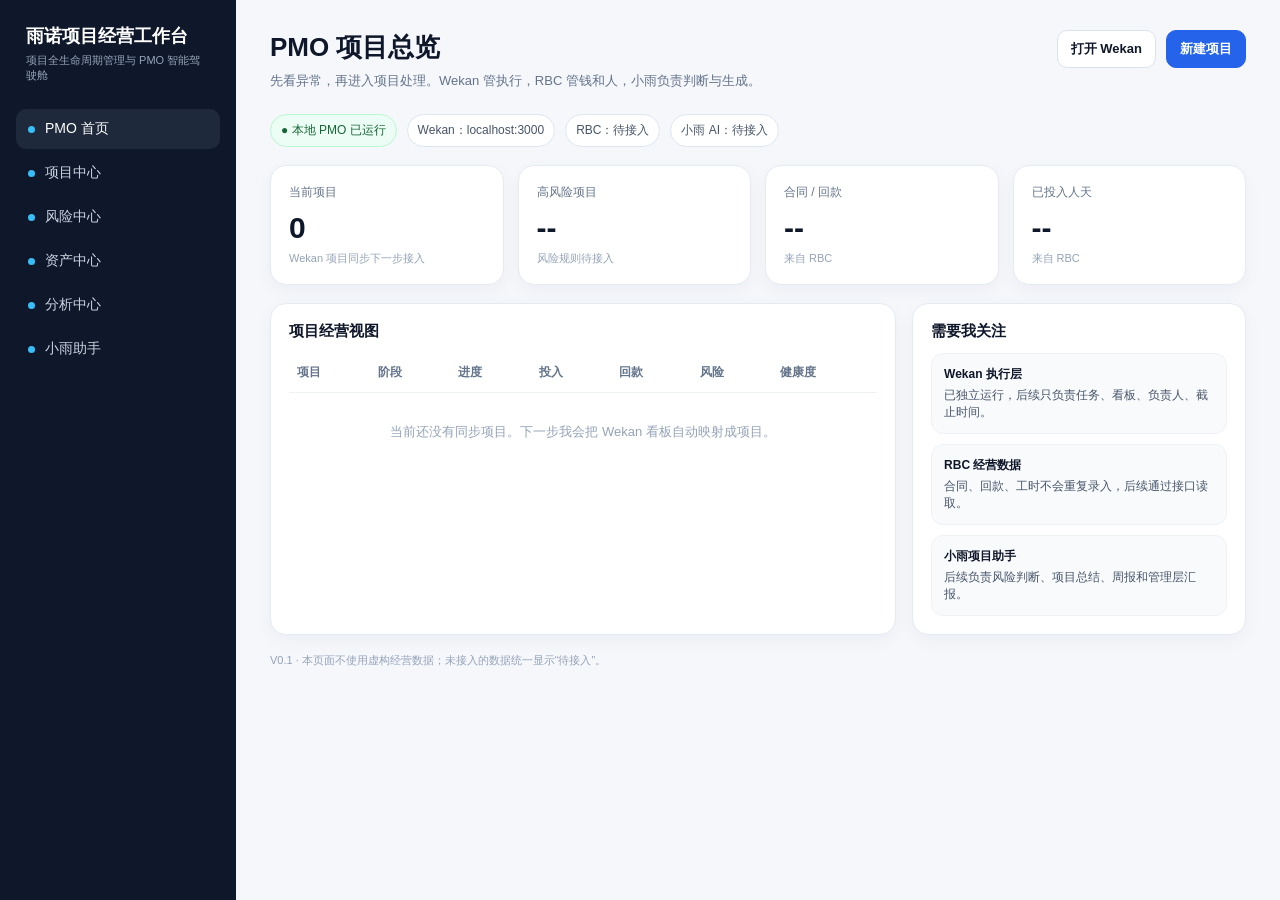
==== pmo-app/index.html @ 5568b149 "feat(pmo): add standalone PMO dashboard" ====
<!doctype html>
<html lang="zh-CN">
<head>
  <meta charset="utf-8">
  <meta name="viewport" content="width=device-width, initial-scale=1">
  <title>雨诺项目经营工作台</title>
  <style>
    *{box-sizing:border-box}body{margin:0;font-family:Inter,"Microsoft YaHei",Arial,sans-serif;background:#f5f7fb;color:#0f172a}
    .app{display:grid;grid-template-columns:236px 1fr;min-height:100vh}.side{background:#0f172a;color:#fff;padding:24px 16px;position:sticky;top:0;height:100vh}
    .brand{font-size:18px;font-weight:800;padding:0 10px 22px}.brand small{display:block;color:#94a3b8;font-size:11px;font-weight:500;margin-top:5px}
    .nav a{display:flex;align-items:center;gap:10px;color:#cbd5e1;text-decoration:none;padding:11px 12px;border-radius:10px;margin:4px 0;font-size:14px}
    .nav a.active,.nav a:hover{background:#1e293b;color:#fff}.dot{width:7px;height:7px;border-radius:50%;background:#38bdf8}
    .main{padding:30px 34px 48px}.top{display:flex;align-items:flex-start;justify-content:space-between;gap:20px;margin-bottom:24px}
    h1{font-size:26px;margin:0 0 7px}.sub{color:#64748b;font-size:13px}.actions{display:flex;gap:10px}
    .btn{border:1px solid #dbe3ee;background:#fff;color:#0f172a;border-radius:10px;padding:9px 13px;text-decoration:none;font-size:13px;font-weight:600}
    .btn.primary{background:#2563eb;color:#fff;border-color:#2563eb}
    .status{display:flex;gap:10px;margin-bottom:18px;flex-wrap:wrap}.pill{padding:7px 10px;border:1px solid #dce6f1;background:#fff;border-radius:999px;font-size:12px;color:#475569}
    .pill.ok{background:#ecfdf5;color:#166534;border-color:#bbf7d0}
    .kpis{display:grid;grid-template-columns:repeat(4,minmax(0,1fr));gap:14px;margin-bottom:18px}
    .card{background:#fff;border:1px solid #e5ebf2;border-radius:16px;padding:18px;box-shadow:0 6px 18px rgba(15,23,42,.04)}
    .label{font-size:12px;color:#64748b}.num{font-size:30px;font-weight:800;margin:10px 0 6px}.hint{font-size:11px;color:#94a3b8}
    .grid{display:grid;grid-template-columns:1.5fr .8fr;gap:16px}.section-title{font-size:15px;font-weight:800;margin-bottom:12px}
    table{width:100%;border-collapse:collapse;font-size:12px}th,td{text-align:left;padding:11px 8px;border-bottom:1px solid #eef2f7}th{color:#64748b;font-weight:600}
    .empty{padding:30px 12px;text-align:center;color:#94a3b8;font-size:13px}.list{display:grid;gap:10px}.item{padding:12px;border-radius:12px;background:#f8fafc;border:1px solid #eef2f7;font-size:12px;color:#475569}
    .item strong{display:block;color:#0f172a;margin-bottom:4px}.footer-note{margin-top:18px;color:#94a3b8;font-size:11px}
    @media(max-width:1000px){.app{grid-template-columns:1fr}.side{height:auto;position:static}.nav{display:flex;flex-wrap:wrap}.main{padding:22px}.kpis{grid-template-columns:repeat(2,1fr)}.grid{grid-template-columns:1fr}}
    @media(max-width:600px){.kpis{grid-template-columns:1fr}.top{display:block}.actions{margin-top:14px;flex-wrap:wrap}}
  </style>
</head>
<body>
<div class="app">
  <aside class="side">
    <div class="brand">雨诺项目经营工作台<small>项目全生命周期管理与 PMO 智能驾驶舱</small></div>
    <nav class="nav">
      <a class="active" href="#"><span class="dot"></span>PMO 首页</a>
      <a href="#"><span class="dot"></span>项目中心</a>
      <a href="#"><span class="dot"></span>风险中心</a>
      <a href="#"><span class="dot"></span>资产中心</a>
      <a href="#"><span class="dot"></span>分析中心</a>
      <a href="#"><span class="dot"></span>小雨助手</a>
    </nav>
  </aside>
  <main class="main">
    <div class="top">
      <div>
        <h1>PMO 项目总览</h1>
        <div class="sub">先看异常，再进入项目处理。Wekan 管执行，RBC 管钱和人，小雨负责判断与生成。</div>
      </div>
      <div class="actions">
        <a class="btn" href="http://localhost:3000" target="_blank">打开 Wekan</a>
        <a class="btn primary" href="#">新建项目</a>
      </div>
    </div>

    <div class="status">
      <span class="pill ok">● 本地 PMO 已运行</span>
      <span class="pill">Wekan：localhost:3000</span>
      <span class="pill">RBC：待接入</span>
      <span class="pill">小雨 AI：待接入</span>
    </div>

    <section class="kpis">
      <div class="card"><div class="label">当前项目</div><div class="num">0</div><div class="hint">Wekan 项目同步下一步接入</div></div>
      <div class="card"><div class="label">高风险项目</div><div class="num">--</div><div class="hint">风险规则待接入</div></div>
      <div class="card"><div class="label">合同 / 回款</div><div class="num">--</div><div class="hint">来自 RBC</div></div>
      <div class="card"><div class="label">已投入人天</div><div class="num">--</div><div class="hint">来自 RBC</div></div>
    </section>

    <div class="grid">
      <section class="card">
        <div class="section-title">项目经营视图</div>
        <table>
          <thead><tr><th>项目</th><th>阶段</th><th>进度</th><th>投入</th><th>回款</th><th>风险</th><th>健康度</th></tr></thead>
        </table>
        <div class="empty">当前还没有同步项目。下一步我会把 Wekan 看板自动映射成项目。</div>
      </section>
      <section class="card">
        <div class="section-title">需要我关注</div>
        <div class="list">
          <div class="item"><strong>Wekan 执行层</strong>已独立运行，后续只负责任务、看板、负责人、截止时间。</div>
          <div class="item"><strong>RBC 经营数据</strong>合同、回款、工时不会重复录入，后续通过接口读取。</div>
          <div class="item"><strong>小雨项目助手</strong>后续负责风险判断、项目总结、周报和管理层汇报。</div>
        </div>
      </section>
    </div>

    <div class="footer-note">V0.1 · 本页面不使用虚构经营数据；未接入的数据统一显示“待接入”。</div>
  </main>
</div>
</body>
</html>
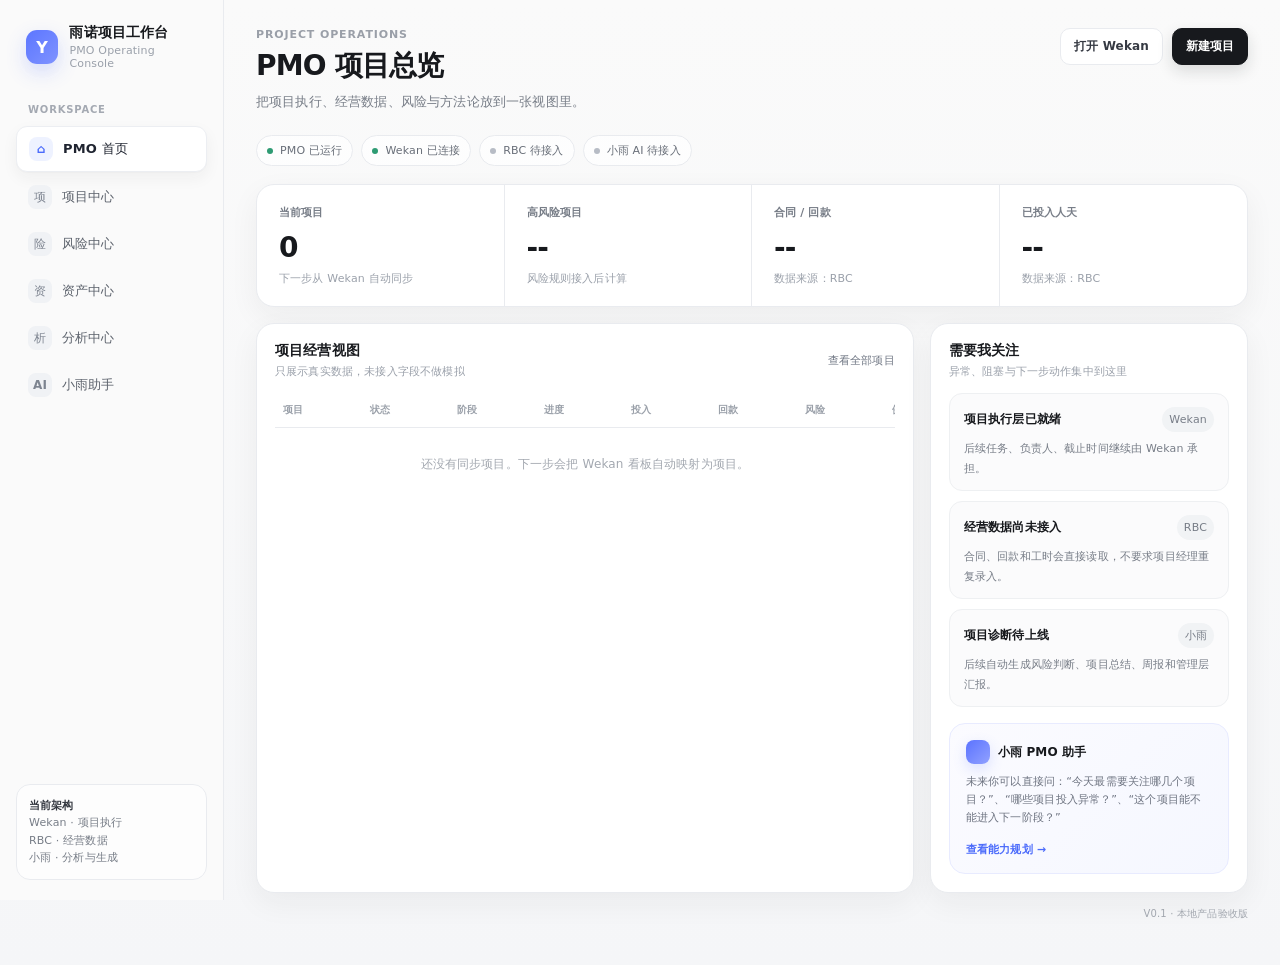
==== commit 87c2f57c: "style(pmo): redesign dashboard with premium light enterprise UI" ====
--- a/pmo-app/index.html
+++ b/pmo-app/index.html
@@ -5,86 +5,425 @@
   <meta name="viewport" content="width=device-width, initial-scale=1">
   <title>雨诺项目经营工作台</title>
   <style>
-    *{box-sizing:border-box}body{margin:0;font-family:Inter,"Microsoft YaHei",Arial,sans-serif;background:#f5f7fb;color:#0f172a}
-    .app{display:grid;grid-template-columns:236px 1fr;min-height:100vh}.side{background:#0f172a;color:#fff;padding:24px 16px;position:sticky;top:0;height:100vh}
-    .brand{font-size:18px;font-weight:800;padding:0 10px 22px}.brand small{display:block;color:#94a3b8;font-size:11px;font-weight:500;margin-top:5px}
-    .nav a{display:flex;align-items:center;gap:10px;color:#cbd5e1;text-decoration:none;padding:11px 12px;border-radius:10px;margin:4px 0;font-size:14px}
-    .nav a.active,.nav a:hover{background:#1e293b;color:#fff}.dot{width:7px;height:7px;border-radius:50%;background:#38bdf8}
-    .main{padding:30px 34px 48px}.top{display:flex;align-items:flex-start;justify-content:space-between;gap:20px;margin-bottom:24px}
-    h1{font-size:26px;margin:0 0 7px}.sub{color:#64748b;font-size:13px}.actions{display:flex;gap:10px}
-    .btn{border:1px solid #dbe3ee;background:#fff;color:#0f172a;border-radius:10px;padding:9px 13px;text-decoration:none;font-size:13px;font-weight:600}
-    .btn.primary{background:#2563eb;color:#fff;border-color:#2563eb}
-    .status{display:flex;gap:10px;margin-bottom:18px;flex-wrap:wrap}.pill{padding:7px 10px;border:1px solid #dce6f1;background:#fff;border-radius:999px;font-size:12px;color:#475569}
-    .pill.ok{background:#ecfdf5;color:#166534;border-color:#bbf7d0}
-    .kpis{display:grid;grid-template-columns:repeat(4,minmax(0,1fr));gap:14px;margin-bottom:18px}
-    .card{background:#fff;border:1px solid #e5ebf2;border-radius:16px;padding:18px;box-shadow:0 6px 18px rgba(15,23,42,.04)}
-    .label{font-size:12px;color:#64748b}.num{font-size:30px;font-weight:800;margin:10px 0 6px}.hint{font-size:11px;color:#94a3b8}
-    .grid{display:grid;grid-template-columns:1.5fr .8fr;gap:16px}.section-title{font-size:15px;font-weight:800;margin-bottom:12px}
-    table{width:100%;border-collapse:collapse;font-size:12px}th,td{text-align:left;padding:11px 8px;border-bottom:1px solid #eef2f7}th{color:#64748b;font-weight:600}
-    .empty{padding:30px 12px;text-align:center;color:#94a3b8;font-size:13px}.list{display:grid;gap:10px}.item{padding:12px;border-radius:12px;background:#f8fafc;border:1px solid #eef2f7;font-size:12px;color:#475569}
-    .item strong{display:block;color:#0f172a;margin-bottom:4px}.footer-note{margin-top:18px;color:#94a3b8;font-size:11px}
-    @media(max-width:1000px){.app{grid-template-columns:1fr}.side{height:auto;position:static}.nav{display:flex;flex-wrap:wrap}.main{padding:22px}.kpis{grid-template-columns:repeat(2,1fr)}.grid{grid-template-columns:1fr}}
-    @media(max-width:600px){.kpis{grid-template-columns:1fr}.top{display:block}.actions{margin-top:14px;flex-wrap:wrap}}
+    :root{
+      --bg:#f7f8fa;
+      --panel:#ffffff;
+      --panel-soft:#fbfbfc;
+      --line:#e9ebef;
+      --text:#17191d;
+      --muted:#777d87;
+      --muted-2:#9aa0aa;
+      --accent:#4b6bfb;
+      --accent-soft:#eef2ff;
+      --success:#2e9b73;
+      --warning:#d79a2b;
+      --danger:#d85b5b;
+      --shadow:0 10px 30px rgba(31,35,41,.055);
+      --radius:18px;
+    }
+    *{box-sizing:border-box}
+    body{
+      margin:0;
+      font-family:Inter,"PingFang SC","Microsoft YaHei",system-ui,-apple-system,sans-serif;
+      background:linear-gradient(180deg,#fafafa 0%,#f5f6f8 100%);
+      color:var(--text);
+      letter-spacing:.01em;
+    }
+    .app{
+      display:grid;
+      grid-template-columns:224px 1fr;
+      min-height:100vh;
+    }
+    .sidebar{
+      background:rgba(250,250,250,.92);
+      border-right:1px solid var(--line);
+      padding:24px 16px;
+      position:sticky;
+      top:0;
+      height:100vh;
+      backdrop-filter:blur(18px);
+    }
+    .brand{
+      display:flex;
+      align-items:center;
+      gap:11px;
+      padding:0 10px 26px;
+    }
+    .brand-mark{
+      width:34px;height:34px;border-radius:11px;
+      display:grid;place-items:center;
+      background:linear-gradient(135deg,#5c76ff,#7f93ff);
+      color:white;
+      font-weight:800;
+      box-shadow:0 8px 20px rgba(75,107,251,.22);
+    }
+    .brand-text strong{display:block;font-size:14px}
+    .brand-text span{display:block;color:var(--muted-2);font-size:11px;margin-top:2px}
+    .nav-section{margin-top:8px}
+    .nav-title{
+      padding:0 12px 8px;
+      color:#a4a9b2;
+      font-size:10px;
+      font-weight:700;
+      letter-spacing:.08em;
+      text-transform:uppercase;
+    }
+    .nav a{
+      display:flex;
+      align-items:center;
+      gap:10px;
+      color:#5d636d;
+      text-decoration:none;
+      padding:10px 12px;
+      border-radius:11px;
+      margin:3px 0;
+      font-size:13px;
+      font-weight:550;
+      transition:.18s ease;
+    }
+    .nav a:hover{background:#f0f1f3;color:#24272c}
+    .nav a.active{
+      background:#fff;
+      color:#1f2430;
+      box-shadow:0 1px 0 rgba(0,0,0,.02),0 6px 16px rgba(31,35,41,.05);
+      border:1px solid #eceef2;
+    }
+    .nav-icon{
+      width:24px;height:24px;border-radius:8px;
+      display:grid;place-items:center;
+      background:#f0f2f5;color:#7d8490;
+      font-size:12px;
+    }
+    .nav a.active .nav-icon{background:var(--accent-soft);color:var(--accent)}
+    .sidebar-foot{
+      position:absolute;
+      left:16px;right:16px;bottom:20px;
+      padding:12px;
+      border:1px solid var(--line);
+      background:rgba(255,255,255,.7);
+      border-radius:14px;
+      font-size:11px;
+      color:var(--muted);
+      line-height:1.6;
+    }
+    main{padding:28px 32px 44px;min-width:0}
+    .topbar{
+      display:flex;
+      align-items:flex-start;
+      justify-content:space-between;
+      gap:18px;
+      margin-bottom:24px;
+    }
+    .eyebrow{
+      color:#9a9fa8;
+      font-size:11px;
+      font-weight:700;
+      letter-spacing:.08em;
+      text-transform:uppercase;
+      margin-bottom:6px;
+    }
+    h1{font-size:28px;margin:0;letter-spacing:-.03em}
+    .subtitle{color:var(--muted);font-size:13px;margin-top:8px}
+    .actions{display:flex;gap:9px;align-items:center}
+    .btn{
+      appearance:none;border:1px solid var(--line);
+      background:#fff;color:#353942;
+      border-radius:10px;padding:9px 13px;
+      font-size:12px;font-weight:650;text-decoration:none;
+      cursor:pointer;
+    }
+    .btn.primary{
+      background:var(--text);
+      color:white;border-color:var(--text);
+      box-shadow:0 6px 16px rgba(23,25,29,.14);
+    }
+    .connection-row{
+      display:flex;gap:8px;flex-wrap:wrap;margin-bottom:18px
+    }
+    .chip{
+      display:inline-flex;align-items:center;gap:7px;
+      border:1px solid var(--line);
+      background:rgba(255,255,255,.75);
+      border-radius:999px;
+      padding:7px 10px;
+      font-size:11px;color:#686e78;
+    }
+    .chip-dot{width:6px;height:6px;border-radius:50%;background:#b7bcc5}
+    .chip.ok .chip-dot{background:var(--success)}
+    .metrics{
+      background:var(--panel);
+      border:1px solid var(--line);
+      border-radius:var(--radius);
+      box-shadow:var(--shadow);
+      display:grid;
+      grid-template-columns:repeat(4,1fr);
+      margin-bottom:16px;
+      overflow:hidden;
+    }
+    .metric{
+      padding:20px 22px;
+      min-height:118px;
+      border-right:1px solid var(--line);
+    }
+    .metric:last-child{border-right:none}
+    .metric-label{font-size:11px;color:var(--muted);font-weight:650}
+    .metric-value{
+      font-size:28px;
+      line-height:1;
+      margin-top:14px;
+      font-weight:750;
+      letter-spacing:-.03em;
+    }
+    .metric-note{font-size:11px;color:var(--muted-2);margin-top:9px}
+    .layout{
+      display:grid;
+      grid-template-columns:minmax(0,1.55fr) minmax(300px,.75fr);
+      gap:16px;
+    }
+    .panel{
+      background:var(--panel);
+      border:1px solid var(--line);
+      border-radius:var(--radius);
+      box-shadow:var(--shadow);
+      padding:18px;
+      min-width:0;
+    }
+    .panel-head{
+      display:flex;align-items:center;justify-content:space-between;gap:12px;
+      margin-bottom:14px;
+    }
+    .panel-title{font-size:14px;font-weight:750}
+    .panel-sub{font-size:11px;color:var(--muted-2);margin-top:4px}
+    .quiet-link{font-size:11px;color:#707784;text-decoration:none}
+    .table-wrap{overflow:auto}
+    table{width:100%;border-collapse:collapse;min-width:720px}
+    th{
+      text-align:left;
+      padding:10px 8px;
+      font-size:10px;
+      color:#9ba1aa;
+      font-weight:700;
+      border-bottom:1px solid var(--line);
+    }
+    td{
+      padding:14px 8px;
+      border-bottom:1px solid #f0f1f3;
+      font-size:12px;
+      color:#4f5560;
+    }
+    .project-name{font-weight:700;color:#20242b}
+    .state{
+      display:inline-flex;align-items:center;gap:6px;
+      font-size:11px;color:#5f6570;
+    }
+    .state i{width:6px;height:6px;border-radius:50%;background:#b9bec6}
+    .state.running i{background:var(--success)}
+    .placeholder{color:#a2a7af}
+    .attention-list{display:grid;gap:10px}
+    .attention{
+      padding:13px 14px;
+      background:var(--panel-soft);
+      border:1px solid #eef0f2;
+      border-radius:13px;
+    }
+    .attention-top{
+      display:flex;align-items:center;justify-content:space-between;gap:10px;
+      margin-bottom:5px;
+    }
+    .attention strong{font-size:12px}
+    .attention span{font-size:11px;color:var(--muted);line-height:1.55}
+    .badge{
+      font-size:9px;
+      border-radius:999px;
+      padding:4px 7px;
+      background:#f1f3f5;
+      color:#7a8089;
+      white-space:nowrap;
+    }
+    .ai-card{
+      margin-top:16px;
+      padding:16px;
+      border-radius:16px;
+      background:linear-gradient(135deg,#fbfbff,#f5f7ff);
+      border:1px solid #e8ebff;
+    }
+    .ai-title{display:flex;align-items:center;gap:8px;font-size:12px;font-weight:750}
+    .ai-orb{
+      width:24px;height:24px;border-radius:8px;
+      background:linear-gradient(135deg,#5b73ff,#91a1ff);
+      box-shadow:0 5px 14px rgba(75,107,251,.18);
+    }
+    .ai-text{font-size:11px;color:#6d7380;line-height:1.6;margin:9px 0 12px}
+    .ai-action{
+      display:inline-flex;
+      text-decoration:none;
+      color:var(--accent);
+      font-size:11px;
+      font-weight:700;
+    }
+    .empty{
+      padding:28px 8px;
+      text-align:center;
+      color:#a3a8b0;
+      font-size:12px;
+    }
+    .footer{
+      margin-top:14px;
+      color:#a2a7af;
+      font-size:10px;
+      text-align:right;
+    }
+    @media(max-width:1100px){
+      .metrics{grid-template-columns:repeat(2,1fr)}
+      .metric:nth-child(2){border-right:none}
+      .metric:nth-child(-n+2){border-bottom:1px solid var(--line)}
+      .layout{grid-template-columns:1fr}
+    }
+    @media(max-width:820px){
+      .app{grid-template-columns:1fr}
+      .sidebar{position:static;height:auto;border-right:none;border-bottom:1px solid var(--line)}
+      .sidebar-foot{display:none}
+      .nav{display:flex;gap:4px;overflow:auto}
+      .nav-title{display:none}
+      .nav a{white-space:nowrap}
+      main{padding:20px}
+    }
+    @media(max-width:560px){
+      .topbar{display:block}
+      .actions{margin-top:14px;flex-wrap:wrap}
+      .metrics{grid-template-columns:1fr}
+      .metric{border-right:none!important;border-bottom:1px solid var(--line)}
+      .metric:last-child{border-bottom:none}
+    }
   </style>
 </head>
 <body>
 <div class="app">
-  <aside class="side">
-    <div class="brand">雨诺项目经营工作台<small>项目全生命周期管理与 PMO 智能驾驶舱</small></div>
-    <nav class="nav">
-      <a class="active" href="#"><span class="dot"></span>PMO 首页</a>
-      <a href="#"><span class="dot"></span>项目中心</a>
-      <a href="#"><span class="dot"></span>风险中心</a>
-      <a href="#"><span class="dot"></span>资产中心</a>
-      <a href="#"><span class="dot"></span>分析中心</a>
-      <a href="#"><span class="dot"></span>小雨助手</a>
-    </nav>
+  <aside class="sidebar">
+    <div class="brand">
+      <div class="brand-mark">Y</div>
+      <div class="brand-text">
+        <strong>雨诺项目工作台</strong>
+        <span>PMO Operating Console</span>
+      </div>
+    </div>
+
+    <div class="nav-section">
+      <div class="nav-title">Workspace</div>
+      <nav class="nav">
+        <a class="active" href="#"><span class="nav-icon">⌂</span>PMO 首页</a>
+        <a href="#"><span class="nav-icon">项</span>项目中心</a>
+        <a href="#"><span class="nav-icon">险</span>风险中心</a>
+        <a href="#"><span class="nav-icon">资</span>资产中心</a>
+        <a href="#"><span class="nav-icon">析</span>分析中心</a>
+        <a href="#"><span class="nav-icon">AI</span>小雨助手</a>
+      </nav>
+    </div>
+
+    <div class="sidebar-foot">
+      <strong style="color:#343840">当前架构</strong><br>
+      Wekan · 项目执行<br>
+      RBC · 经营数据<br>
+      小雨 · 分析与生成
+    </div>
   </aside>
-  <main class="main">
-    <div class="top">
+
+  <main>
+    <div class="topbar">
       <div>
+        <div class="eyebrow">Project Operations</div>
         <h1>PMO 项目总览</h1>
-        <div class="sub">先看异常，再进入项目处理。Wekan 管执行，RBC 管钱和人，小雨负责判断与生成。</div>
+        <div class="subtitle">把项目执行、经营数据、风险与方法论放到一张视图里。</div>
       </div>
       <div class="actions">
         <a class="btn" href="http://localhost:3000" target="_blank">打开 Wekan</a>
-        <a class="btn primary" href="#">新建项目</a>
-      </div>
-    </div>
-
-    <div class="status">
-      <span class="pill ok">● 本地 PMO 已运行</span>
-      <span class="pill">Wekan：localhost:3000</span>
-      <span class="pill">RBC：待接入</span>
-      <span class="pill">小雨 AI：待接入</span>
-    </div>
-
-    <section class="kpis">
-      <div class="card"><div class="label">当前项目</div><div class="num">0</div><div class="hint">Wekan 项目同步下一步接入</div></div>
-      <div class="card"><div class="label">高风险项目</div><div class="num">--</div><div class="hint">风险规则待接入</div></div>
-      <div class="card"><div class="label">合同 / 回款</div><div class="num">--</div><div class="hint">来自 RBC</div></div>
-      <div class="card"><div class="label">已投入人天</div><div class="num">--</div><div class="hint">来自 RBC</div></div>
+        <button class="btn primary">新建项目</button>
+      </div>
+    </div>
+
+    <div class="connection-row">
+      <span class="chip ok"><span class="chip-dot"></span>PMO 已运行</span>
+      <span class="chip ok"><span class="chip-dot"></span>Wekan 已连接</span>
+      <span class="chip"><span class="chip-dot"></span>RBC 待接入</span>
+      <span class="chip"><span class="chip-dot"></span>小雨 AI 待接入</span>
+    </div>
+
+    <section class="metrics">
+      <div class="metric">
+        <div class="metric-label">当前项目</div>
+        <div class="metric-value">0</div>
+        <div class="metric-note">下一步从 Wekan 自动同步</div>
+      </div>
+      <div class="metric">
+        <div class="metric-label">高风险项目</div>
+        <div class="metric-value">--</div>
+        <div class="metric-note">风险规则接入后计算</div>
+      </div>
+      <div class="metric">
+        <div class="metric-label">合同 / 回款</div>
+        <div class="metric-value">--</div>
+        <div class="metric-note">数据来源：RBC</div>
+      </div>
+      <div class="metric">
+        <div class="metric-label">已投入人天</div>
+        <div class="metric-value">--</div>
+        <div class="metric-note">数据来源：RBC</div>
+      </div>
     </section>
 
-    <div class="grid">
-      <section class="card">
-        <div class="section-title">项目经营视图</div>
-        <table>
-          <thead><tr><th>项目</th><th>阶段</th><th>进度</th><th>投入</th><th>回款</th><th>风险</th><th>健康度</th></tr></thead>
-        </table>
-        <div class="empty">当前还没有同步项目。下一步我会把 Wekan 看板自动映射成项目。</div>
+    <div class="layout">
+      <section class="panel">
+        <div class="panel-head">
+          <div>
+            <div class="panel-title">项目经营视图</div>
+            <div class="panel-sub">只展示真实数据，未接入字段不做模拟</div>
+          </div>
+          <a class="quiet-link" href="#">查看全部项目</a>
+        </div>
+        <div class="table-wrap">
+          <table>
+            <thead>
+              <tr>
+                <th>项目</th><th>状态</th><th>阶段</th><th>进度</th><th>投入</th><th>回款</th><th>风险</th><th>健康度</th>
+              </tr>
+            </thead>
+            <tbody></tbody>
+          </table>
+        </div>
+        <div class="empty">还没有同步项目。下一步会把 Wekan 看板自动映射为项目。</div>
       </section>
-      <section class="card">
-        <div class="section-title">需要我关注</div>
-        <div class="list">
-          <div class="item"><strong>Wekan 执行层</strong>已独立运行，后续只负责任务、看板、负责人、截止时间。</div>
-          <div class="item"><strong>RBC 经营数据</strong>合同、回款、工时不会重复录入，后续通过接口读取。</div>
-          <div class="item"><strong>小雨项目助手</strong>后续负责风险判断、项目总结、周报和管理层汇报。</div>
+
+      <section class="panel">
+        <div class="panel-head">
+          <div>
+            <div class="panel-title">需要我关注</div>
+            <div class="panel-sub">异常、阻塞与下一步动作集中到这里</div>
+          </div>
+        </div>
+        <div class="attention-list">
+          <div class="attention">
+            <div class="attention-top"><strong>项目执行层已就绪</strong><span class="badge">Wekan</span></div>
+            <span>后续任务、负责人、截止时间继续由 Wekan 承担。</span>
+          </div>
+          <div class="attention">
+            <div class="attention-top"><strong>经营数据尚未接入</strong><span class="badge">RBC</span></div>
+            <span>合同、回款和工时会直接读取，不要求项目经理重复录入。</span>
+          </div>
+          <div class="attention">
+            <div class="attention-top"><strong>项目诊断待上线</strong><span class="badge">小雨</span></div>
+            <span>后续自动生成风险判断、项目总结、周报和管理层汇报。</span>
+          </div>
+        </div>
+
+        <div class="ai-card">
+          <div class="ai-title"><span class="ai-orb"></span>小雨 PMO 助手</div>
+          <div class="ai-text">未来你可以直接问：“今天最需要关注哪几个项目？”、“哪些项目投入异常？”、“这个项目能不能进入下一阶段？”</div>
+          <a class="ai-action" href="#">查看能力规划 →</a>
         </div>
       </section>
     </div>
 
-    <div class="footer-note">V0.1 · 本页面不使用虚构经营数据；未接入的数据统一显示“待接入”。</div>
+    <div class="footer">V0.1 · 本地产品验收版</div>
   </main>
 </div>
 </body>
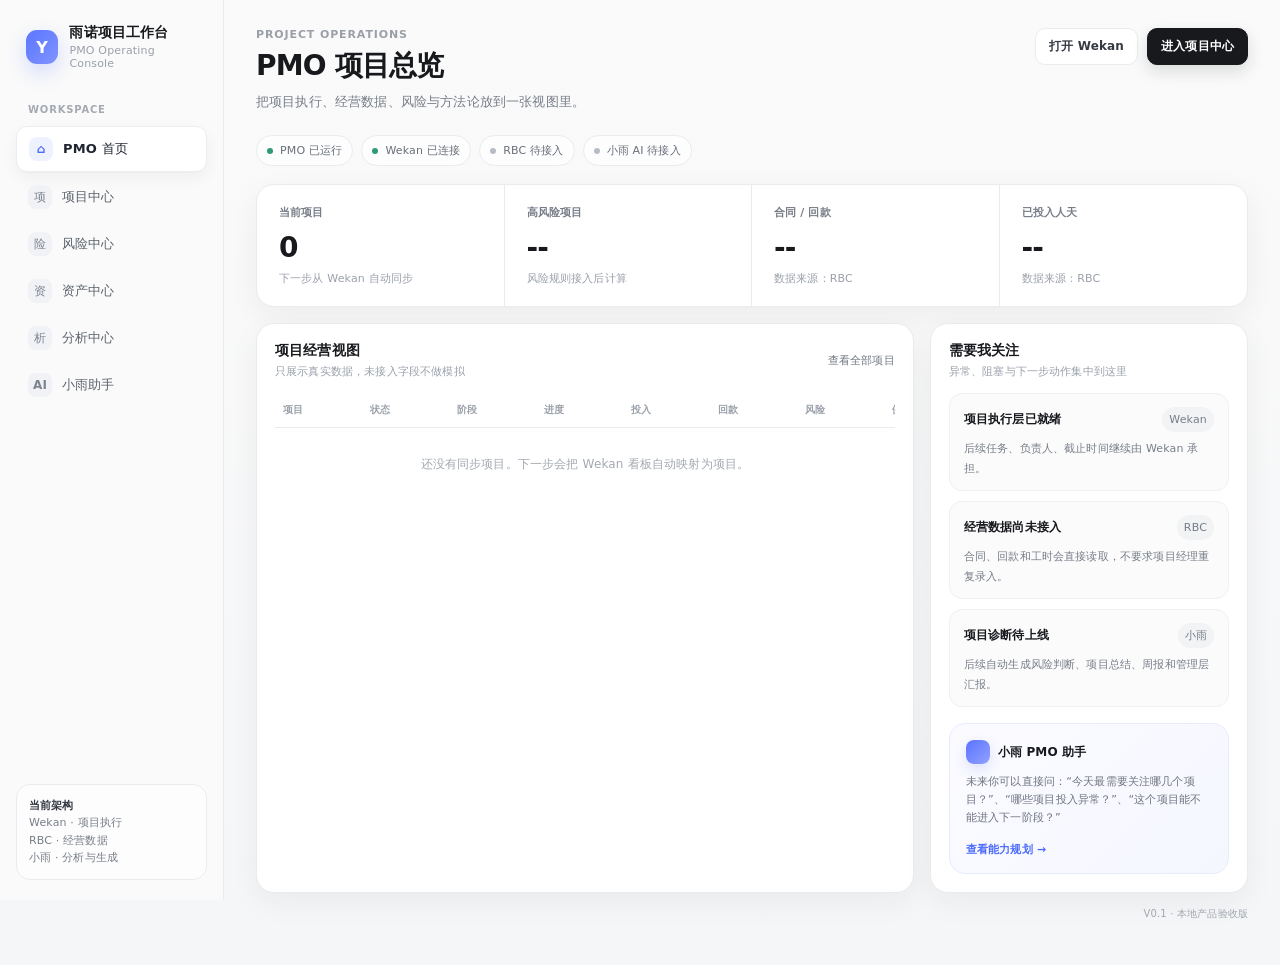
==== commit 089b05be: "feat(pmo): link dashboard to project center" ====
--- a/pmo-app/index.html
+++ b/pmo-app/index.html
@@ -312,7 +312,7 @@
       <div class="nav-title">Workspace</div>
       <nav class="nav">
         <a class="active" href="#"><span class="nav-icon">⌂</span>PMO 首页</a>
-        <a href="#"><span class="nav-icon">项</span>项目中心</a>
+        <a href="projects.html"><span class="nav-icon">项</span>项目中心</a>
         <a href="#"><span class="nav-icon">险</span>风险中心</a>
         <a href="#"><span class="nav-icon">资</span>资产中心</a>
         <a href="#"><span class="nav-icon">析</span>分析中心</a>
@@ -337,7 +337,7 @@
       </div>
       <div class="actions">
         <a class="btn" href="http://localhost:3000" target="_blank">打开 Wekan</a>
-        <button class="btn primary">新建项目</button>
+        <a class="btn primary" href="projects.html">进入项目中心</a>
       </div>
     </div>
 
@@ -378,7 +378,7 @@
             <div class="panel-title">项目经营视图</div>
             <div class="panel-sub">只展示真实数据，未接入字段不做模拟</div>
           </div>
-          <a class="quiet-link" href="#">查看全部项目</a>
+          <a class="quiet-link" href="projects.html">查看全部项目</a>
         </div>
         <div class="table-wrap">
           <table>
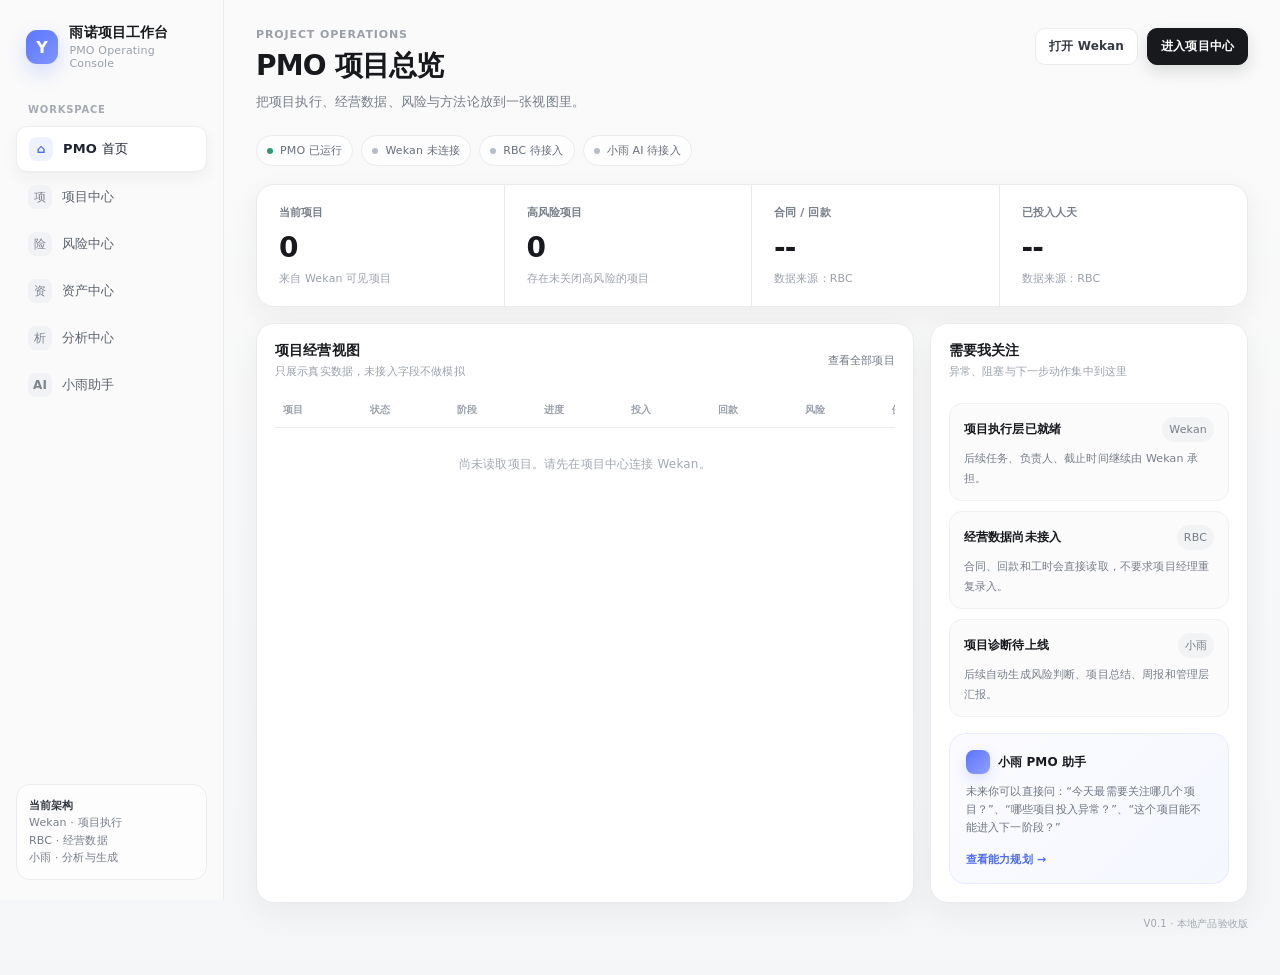
==== commit 5a2e97da: "feat(pmo): roll project stages and high risks into PMO dashboard" ====
--- a/pmo-app/index.html
+++ b/pmo-app/index.html
@@ -211,7 +211,7 @@
       font-size:12px;
       color:#4f5560;
     }
-    .project-name{font-weight:700;color:#20242b}
+    .project-name{font-weight:700;color:#20242b}.project-link{font-weight:700;color:#20242b;text-decoration:none}.project-link:hover{color:var(--accent)}.badge.danger{background:#fff0f0;color:#c44d4d}
     .state{
       display:inline-flex;align-items:center;gap:6px;
       font-size:11px;color:#5f6570;
@@ -343,7 +343,7 @@
 
     <div class="connection-row">
       <span class="chip ok"><span class="chip-dot"></span>PMO 已运行</span>
-      <span class="chip ok"><span class="chip-dot"></span>Wekan 已连接</span>
+      <span class="chip" id="homeWekanChip"><span class="chip-dot"></span><span id="homeWekanText">Wekan 未连接</span></span>
       <span class="chip"><span class="chip-dot"></span>RBC 待接入</span>
       <span class="chip"><span class="chip-dot"></span>小雨 AI 待接入</span>
     </div>
@@ -351,13 +351,13 @@
     <section class="metrics">
       <div class="metric">
         <div class="metric-label">当前项目</div>
-        <div class="metric-value">0</div>
-        <div class="metric-note">下一步从 Wekan 自动同步</div>
+        <div class="metric-value" id="homeProjectCount">0</div>
+        <div class="metric-note">来自 Wekan 可见项目</div>
       </div>
       <div class="metric">
         <div class="metric-label">高风险项目</div>
-        <div class="metric-value">--</div>
-        <div class="metric-note">风险规则接入后计算</div>
+        <div class="metric-value" id="homeHighRiskCount">0</div>
+        <div class="metric-note">存在未关闭高风险的项目</div>
       </div>
       <div class="metric">
         <div class="metric-label">合同 / 回款</div>
@@ -387,10 +387,10 @@
                 <th>项目</th><th>状态</th><th>阶段</th><th>进度</th><th>投入</th><th>回款</th><th>风险</th><th>健康度</th>
               </tr>
             </thead>
-            <tbody></tbody>
+            <tbody id="homeProjectRows"></tbody>
           </table>
         </div>
-        <div class="empty">还没有同步项目。下一步会把 Wekan 看板自动映射为项目。</div>
+        <div class="empty" id="homeProjectEmpty">尚未读取项目。请先在项目中心连接 Wekan。</div>
       </section>
 
       <section class="panel">
@@ -401,6 +401,7 @@
           </div>
         </div>
         <div class="attention-list">
+          <div id="homeRiskAttention"></div>
           <div class="attention">
             <div class="attention-top"><strong>项目执行层已就绪</strong><span class="badge">Wekan</span></div>
             <span>后续任务、负责人、截止时间继续由 Wekan 承担。</span>
@@ -426,5 +427,98 @@
     <div class="footer">V0.1 · 本地产品验收版</div>
   </main>
 </div>
+<script>
+const HOME_TOKEN_KEY='yu_wekan_token';
+const HOME_USER_KEY='yu_wekan_user_id';
+
+function homeEsc(value){
+  return String(value ?? '').replace(/[&<>"']/g, s => ({'&':'&amp;','<':'&lt;','>':'&gt;','"':'&quot;',"'":'&#039;'}[s]));
+}
+function homeNormaliseBoards(data){
+  if(Array.isArray(data)) return data;
+  if(Array.isArray(data?.boards)) return data.boards;
+  if(Array.isArray(data?.data)) return data.data;
+  return [];
+}
+function homeLoadLocal(type,boardId){
+  try{return JSON.parse(localStorage.getItem('yu_pmo_'+type+'_'+boardId)||'[]')}catch(e){return []}
+}
+function homeCurrentStage(stages){
+  if(!Array.isArray(stages)||!stages.length) return null;
+  return stages.find(s=>s.status==='active')
+    || stages.find(s=>s.status==='pending')
+    || [...stages].reverse().find(s=>s.status==='done')
+    || stages[0];
+}
+function setHomeWekan(ok,text){
+  const chip=document.getElementById('homeWekanChip');
+  chip.classList.toggle('ok',ok);
+  document.getElementById('homeWekanText').textContent=text;
+}
+function renderHomeBoards(boards){
+  const active=boards.filter(b=>!b.archived&&(b.type===undefined||b.type==='board'));
+  document.getElementById('homeProjectCount').textContent=active.length;
+
+  let highRiskProjects=0;
+  const riskAttention=[];
+  document.getElementById('homeProjectRows').innerHTML=active.map(b=>{
+    const boardId=b._id||b.id||'';
+    const title=b.title||b.name||'未命名项目';
+    const stages=homeLoadLocal('stages',boardId);
+    const risks=homeLoadLocal('risks',boardId);
+    const current=homeCurrentStage(stages);
+    const highRisks=risks.filter(r=>r.level==='high'&&r.status!=='closed');
+    if(highRisks.length){
+      highRiskProjects++;
+      riskAttention.push({boardId,title,risks:highRisks});
+    }
+    const url='project.html?boardId='+encodeURIComponent(boardId)+'&title='+encodeURIComponent(title);
+    return '<tr>'+
+      '<td><a class="project-link" href="'+url+'">'+homeEsc(title)+'</a></td>'+
+      '<td><span class="state running"><i></i>执行中</span></td>'+
+      '<td>'+(current?homeEsc(current.name):'<span class="placeholder">待录入</span>')+'</td>'+
+      '<td>--</td>'+
+      '<td><span class="placeholder">RBC待接入</span></td>'+
+      '<td><span class="placeholder">RBC待接入</span></td>'+
+      '<td>'+(highRisks.length?'<span class="badge danger">高风险 '+highRisks.length+'</span>':'--')+'</td>'+
+      '<td>--</td>'+
+    '</tr>';
+  }).join('');
+
+  document.getElementById('homeHighRiskCount').textContent=highRiskProjects;
+  document.getElementById('homeProjectEmpty').style.display=active.length?'none':'';
+
+  const riskBox=document.getElementById('homeRiskAttention');
+  riskBox.innerHTML=riskAttention.slice(0,5).map(p=>{
+    const first=p.risks[0];
+    const url='project.html?boardId='+encodeURIComponent(p.boardId)+'&title='+encodeURIComponent(p.title)+'&tab=risks';
+    return '<div class="attention">'+
+      '<div class="attention-top"><strong>'+homeEsc(p.title)+'</strong><span class="badge danger">高风险 '+p.risks.length+'</span></div>'+
+      '<span>'+homeEsc(first.title)+' · <a href="'+url+'" style="color:#4b6bfb;text-decoration:none">查看风险</a></span>'+
+    '</div>';
+  }).join('');
+}
+async function loadHome(){
+  const token=sessionStorage.getItem(HOME_TOKEN_KEY);
+  const userId=sessionStorage.getItem(HOME_USER_KEY);
+  if(!token||!userId){
+    setHomeWekan(false,'Wekan 未连接');
+    return;
+  }
+  try{
+    const res=await fetch('/wekan/api/users/'+encodeURIComponent(userId)+'/boards',{
+      headers:{Authorization:'Bearer '+token}
+    });
+    if(!res.ok) throw new Error('HTTP '+res.status);
+    const boards=homeNormaliseBoards(await res.json());
+    setHomeWekan(true,'Wekan 已连接');
+    renderHomeBoards(boards);
+  }catch(e){
+    setHomeWekan(false,'Wekan 连接失效');
+    document.getElementById('homeProjectEmpty').textContent='暂时无法读取 Wekan 项目，请回项目中心重新连接。';
+  }
+}
+loadHome();
+</script>
 </body>
 </html>
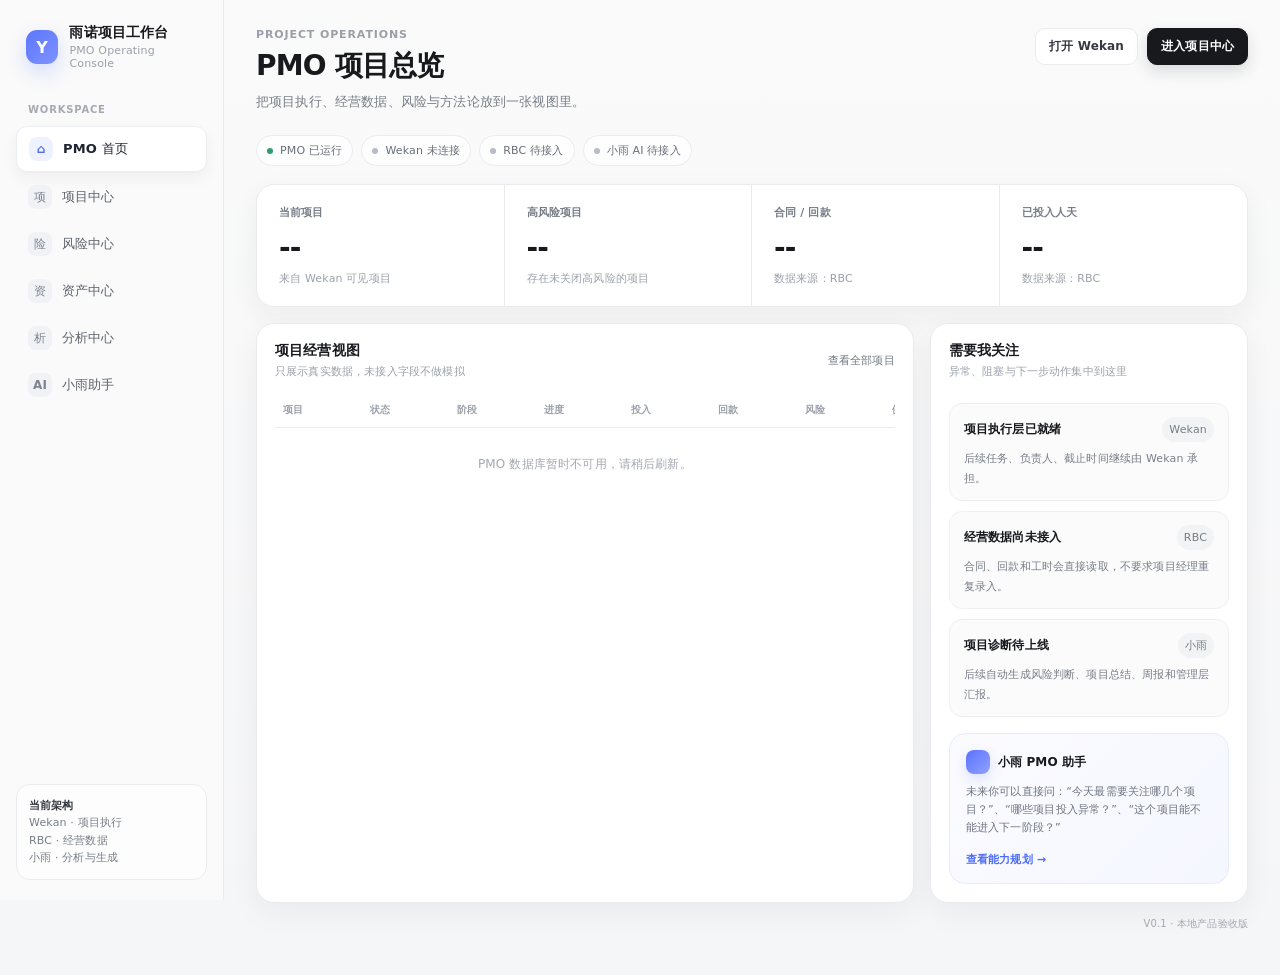
==== commit 0a258c02: "feat(pmo): read PMO dashboard summaries from project database" ====
--- a/pmo-app/index.html
+++ b/pmo-app/index.html
@@ -313,7 +313,7 @@
       <nav class="nav">
         <a class="active" href="#"><span class="nav-icon">⌂</span>PMO 首页</a>
         <a href="projects.html"><span class="nav-icon">项</span>项目中心</a>
-        <a href="#"><span class="nav-icon">险</span>风险中心</a>
+        <a href="risks.html"><span class="nav-icon">险</span>风险中心</a>
         <a href="#"><span class="nav-icon">资</span>资产中心</a>
         <a href="#"><span class="nav-icon">析</span>分析中心</a>
         <a href="#"><span class="nav-icon">AI</span>小雨助手</a>
@@ -434,71 +434,13 @@
 function homeEsc(value){
   return String(value ?? '').replace(/[&<>"']/g, s => ({'&':'&amp;','<':'&lt;','>':'&gt;','"':'&quot;',"'":'&#039;'}[s]));
 }
-function homeNormaliseBoards(data){
-  if(Array.isArray(data)) return data;
-  if(Array.isArray(data?.boards)) return data.boards;
-  if(Array.isArray(data?.data)) return data.data;
-  return [];
-}
-function homeLoadLocal(type,boardId){
-  try{return JSON.parse(localStorage.getItem('yu_pmo_'+type+'_'+boardId)||'[]')}catch(e){return []}
-}
-function homeCurrentStage(stages){
-  if(!Array.isArray(stages)||!stages.length) return null;
-  return stages.find(s=>s.status==='active')
-    || stages.find(s=>s.status==='pending')
-    || [...stages].reverse().find(s=>s.status==='done')
-    || stages[0];
-}
 function setHomeWekan(ok,text){
   const chip=document.getElementById('homeWekanChip');
   chip.classList.toggle('ok',ok);
   document.getElementById('homeWekanText').textContent=text;
 }
-function renderHomeBoards(boards){
-  const active=boards.filter(b=>!b.archived&&(b.type===undefined||b.type==='board'));
-  document.getElementById('homeProjectCount').textContent=active.length;
-
-  let highRiskProjects=0;
-  const riskAttention=[];
-  document.getElementById('homeProjectRows').innerHTML=active.map(b=>{
-    const boardId=b._id||b.id||'';
-    const title=b.title||b.name||'未命名项目';
-    const stages=homeLoadLocal('stages',boardId);
-    const risks=homeLoadLocal('risks',boardId);
-    const current=homeCurrentStage(stages);
-    const highRisks=risks.filter(r=>r.level==='high'&&r.status!=='closed');
-    if(highRisks.length){
-      highRiskProjects++;
-      riskAttention.push({boardId,title,risks:highRisks});
-    }
-    const url='project.html?boardId='+encodeURIComponent(boardId)+'&title='+encodeURIComponent(title);
-    return '<tr>'+
-      '<td><a class="project-link" href="'+url+'">'+homeEsc(title)+'</a></td>'+
-      '<td><span class="state running"><i></i>执行中</span></td>'+
-      '<td>'+(current?homeEsc(current.name):'<span class="placeholder">待录入</span>')+'</td>'+
-      '<td>--</td>'+
-      '<td><span class="placeholder">RBC待接入</span></td>'+
-      '<td><span class="placeholder">RBC待接入</span></td>'+
-      '<td>'+(highRisks.length?'<span class="badge danger">高风险 '+highRisks.length+'</span>':'--')+'</td>'+
-      '<td>--</td>'+
-    '</tr>';
-  }).join('');
-
-  document.getElementById('homeHighRiskCount').textContent=highRiskProjects;
-  document.getElementById('homeProjectEmpty').style.display=active.length?'none':'';
-
-  const riskBox=document.getElementById('homeRiskAttention');
-  riskBox.innerHTML=riskAttention.slice(0,5).map(p=>{
-    const first=p.risks[0];
-    const url='project.html?boardId='+encodeURIComponent(p.boardId)+'&title='+encodeURIComponent(p.title)+'&tab=risks';
-    return '<div class="attention">'+
-      '<div class="attention-top"><strong>'+homeEsc(p.title)+'</strong><span class="badge danger">高风险 '+p.risks.length+'</span></div>'+
-      '<span>'+homeEsc(first.title)+' · <a href="'+url+'" style="color:#4b6bfb;text-decoration:none">查看风险</a></span>'+
-    '</div>';
-  }).join('');
-}
-async function loadHome(){
+
+async function checkWekanStatus(){
   const token=sessionStorage.getItem(HOME_TOKEN_KEY);
   const userId=sessionStorage.getItem(HOME_USER_KEY);
   if(!token||!userId){
@@ -510,12 +452,76 @@
       headers:{Authorization:'Bearer '+token}
     });
     if(!res.ok) throw new Error('HTTP '+res.status);
-    const boards=homeNormaliseBoards(await res.json());
     setHomeWekan(true,'Wekan 已连接');
-    renderHomeBoards(boards);
   }catch(e){
     setHomeWekan(false,'Wekan 连接失效');
-    document.getElementById('homeProjectEmpty').textContent='暂时无法读取 Wekan 项目，请回项目中心重新连接。';
+  }
+}
+
+async function loadHome(){
+  checkWekanStatus();
+
+  const empty=document.getElementById('homeProjectEmpty');
+  try{
+    const [summaryRes,riskRes]=await Promise.all([
+      fetch('/api/project-summaries'),
+      fetch('/api/risks')
+    ]);
+    if(!summaryRes.ok) throw new Error('SUMMARY_'+summaryRes.status);
+    const summaries=await summaryRes.json();
+    const risks=riskRes.ok ? await riskRes.json() : [];
+    const active=(Array.isArray(summaries)?summaries:[]).filter(x=>x.status!=='closed');
+
+    document.getElementById('homeProjectCount').textContent=active.length;
+    const highRiskProjects=active.filter(x=>Number(x.high_risk_count||0)>0);
+    document.getElementById('homeHighRiskCount').textContent=highRiskProjects.length;
+
+    document.getElementById('homeProjectRows').innerHTML=active.map(p=>{
+      const url='project.html?projectId='+encodeURIComponent(p.project_id)+
+        '&boardId='+encodeURIComponent(p.wekan_board_id||'')+
+        '&title='+encodeURIComponent(p.name||'未命名项目');
+      return '<tr>'+
+        '<td><a class="project-link" href="'+url+'">'+homeEsc(p.name||'未命名项目')+'</a></td>'+
+        '<td><span class="state running"><i></i>执行中</span></td>'+
+        '<td>'+(p.current_stage?homeEsc(p.current_stage):'<span class="placeholder">待录入</span>')+'</td>'+
+        '<td>--</td>'+
+        '<td><span class="placeholder">RBC待接入</span></td>'+
+        '<td><span class="placeholder">RBC待接入</span></td>'+
+        '<td>'+(Number(p.high_risk_count||0)>0?'<span class="badge danger">高风险 '+p.high_risk_count+'</span>':'--')+'</td>'+
+        '<td>--</td>'+
+      '</tr>';
+    }).join('');
+
+    empty.style.display=active.length?'none':'';
+    if(!active.length){
+      empty.textContent='还没有项目，请先进入项目中心创建或同步项目。';
+    }
+
+    const riskBox=document.getElementById('homeRiskAttention');
+    const riskMap=new Map();
+    (Array.isArray(risks)?risks:[]).forEach(r=>{
+      if(r.level==='high'&&r.status!=='closed'){
+        if(!riskMap.has(r.project_id)) riskMap.set(r.project_id,[]);
+        riskMap.get(r.project_id).push(r);
+      }
+    });
+
+    riskBox.innerHTML=highRiskProjects.slice(0,5).map(p=>{
+      const projectRisks=riskMap.get(p.project_id)||[];
+      const first=projectRisks[0];
+      const url='project.html?projectId='+encodeURIComponent(p.project_id)+
+        '&boardId='+encodeURIComponent(p.wekan_board_id||'')+
+        '&title='+encodeURIComponent(p.name||'未命名项目')+'&tab=risks';
+      return '<div class="attention">'+
+        '<div class="attention-top"><strong>'+homeEsc(p.name||'未命名项目')+'</strong><span class="badge danger">高风险 '+p.high_risk_count+'</span></div>'+
+        '<span>'+(first?homeEsc(first.title):'存在未关闭高风险')+' · <a href="'+url+'" style="color:#4b6bfb;text-decoration:none">查看风险</a></span>'+
+      '</div>';
+    }).join('');
+  }catch(e){
+    document.getElementById('homeProjectCount').textContent='--';
+    document.getElementById('homeHighRiskCount').textContent='--';
+    empty.style.display='';
+    empty.textContent='PMO 数据库暂时不可用，请稍后刷新。';
   }
 }
 loadHome();
